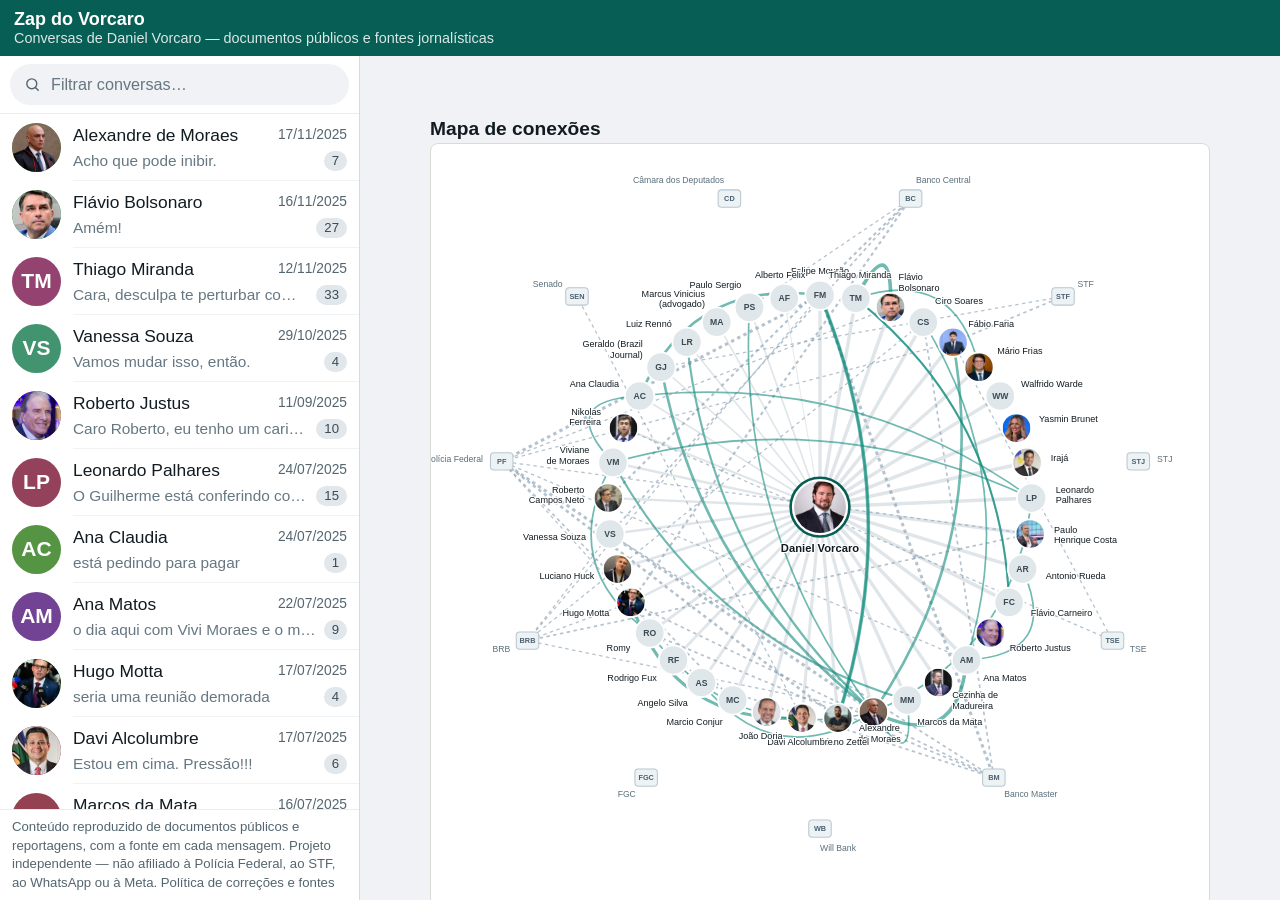
==== index.html @ 8b95f62d "ui: fim dos cortes com … no celular — textos quebram em 2 linhas Nomes e prévias na lista de convers" ====
<!DOCTYPE html>
<html lang="pt-BR">
<head>
  <meta charset="utf-8">
  <meta name="viewport" content="width=device-width, initial-scale=1">
  <title>Zap do Vorcaro — WhatsApp de Daniel Vorcaro (Banco Master)</title>
  <meta name="description" content="Arquivo documental de conversas e registros relacionados ao caso Banco Master, organizados a partir de documentos públicos de investigações e fontes jornalísticas, com proveniência por mensagem.">
  <meta name="theme-color" content="#075E54">

  <meta property="og:type" content="website">
  <meta property="og:site_name" content="Zap do Vorcaro">
  <meta property="og:title" content="Zap do Vorcaro — WhatsApp de Daniel Vorcaro (Banco Master)">
  <meta property="og:description" content="Arquivo documental de conversas e registros do caso Banco Master: documentos públicos de investigações e fontes jornalísticas, com a fonte citada em cada mensagem.">
  <meta property="og:locale" content="pt_BR">
  <meta property="og:url" content="https://zapdovorcaro.com/">
  <link rel="canonical" href="https://zapdovorcaro.com/">

  <link rel="icon" href="public/favicon.svg" type="image/svg+xml">
  <link rel="stylesheet" href="css/reset.css?v=2">
  <link rel="stylesheet" href="css/theme.css?v=2">
  <link rel="stylesheet" href="css/layout.css?v=4">
  <link rel="stylesheet" href="css/components.css?v=4">
  <link rel="stylesheet" href="css/docpanel.css?v=1">
  <script type="module" src="js/main.js"></script>
</head>
<body>
  <a class="skip-link" href="#view">Pular para o conteúdo</a>

  <noscript>
    <div class="noscript-box">
      <strong>Este site requer JavaScript.</strong><br>
      As conversas são carregadas de arquivos JSON estáticos em <code>/data</code> e
      renderizadas no navegador. Sem JavaScript, você pode consultá-los diretamente no
      repositório (pasta <code>data/</code>) ou no documento oficial citado em cada arquivo.
    </div>
  </noscript>

  <header class="topbar">
    <a class="brand" href="#/">
      <strong>Zap do Vorcaro</strong>
      <span>Conversas de Daniel Vorcaro — documentos públicos e fontes jornalísticas</span>
    </a>
  </header>

  <div class="app">
    <aside class="sidebar" id="sidebar" aria-label="Lista de conversas">
      <div class="sidebar-head">
        <input type="search" id="chatlist-search" placeholder="Filtrar conversas…" aria-label="Filtrar conversas por título ou participante" autocomplete="off">
      </div>
      <ul class="chatlist" id="chatlist-items"></ul>
      <footer class="sidebar-foot">
        Conteúdo reproduzido de documentos públicos e reportagens, com a fonte em cada mensagem.
        Projeto independente — não afiliado à Polícia Federal, ao STF, ao WhatsApp ou à Meta.
        <a href="#/policy">Política de correções e fontes</a>
      </footer>
    </aside>

    <main class="view" id="view" tabindex="-1" aria-live="polite"></main>
  </div>

  <dialog class="source-dialog" id="source-dialog" aria-labelledby="sd-title">
    <form method="dialog">
      <h3 id="sd-title">
        <svg viewBox="0 0 24 24" width="18" height="18" fill="none" stroke="currentColor" stroke-width="2" stroke-linecap="round" stroke-linejoin="round" aria-hidden="true"><path d="M14 2H6a2 2 0 0 0-2 2v16a2 2 0 0 0 2 2h12a2 2 0 0 0 2-2V8z"/><path d="M14 2v6h6"/><path d="M16 13H8"/><path d="M16 17H8"/></svg>
        Fonte e proveniência
      </h3>
      <div id="sd-body"></div>
      <p class="dlg-note"><a id="sd-url" href="#" target="_blank" rel="noopener">Abrir documento oficial</a></p>
      <p class="dlg-note">Confira sempre o texto no documento original. Este site é uma
      ferramenta de navegação e não substitui os autos; nenhuma página, horário ou
      documento é inferido quando a fonte não o divulga.</p>
      <menu>
        <button class="btn btn-ghost" value="close">Fechar</button>
      </menu>
    </form>
  </dialog>

  <dialog class="media-dialog" id="media-dialog" aria-label="Visualização de mídia dos autos">
    <figure>
      <button type="button" class="icon-btn" id="md-close" aria-label="Fechar visualização">
        <svg viewBox="0 0 24 24" width="20" height="20" fill="none" stroke="currentColor" stroke-width="2" stroke-linecap="round" aria-hidden="true"><path d="M18 6L6 18M6 6l12 12"/></svg>
      </button>
      <div class="media-stage"><img id="md-img" alt=""></div>
      <figcaption>
        <p class="media-caption-text" id="md-caption"></p>
        <p class="media-dialog-ref"><span id="md-ref"></span> · <a id="md-open" href="#" target="_blank" rel="noopener">abrir arquivo</a></p>
      </figcaption>
    </figure>
  </dialog>

  <dialog class="profile-dialog" id="profile-dialog" aria-labelledby="pf-name">
    <div class="pf-head">
      <span class="avatar pf-avatar" id="pf-avatar" aria-hidden="true">?</span>
      <div class="pf-id">
        <h3 id="pf-name">—</h3>
        <p id="pf-role">—</p>
      </div>
      <button type="button" class="icon-btn" id="pf-close" aria-label="Fechar perfil">
        <svg viewBox="0 0 24 24" width="20" height="20" fill="none" stroke="currentColor" stroke-width="2" stroke-linecap="round" aria-hidden="true"><path d="M18 6L6 18M6 6l12 12"/></svg>
      </button>
    </div>
    <p class="pf-aliases" id="pf-aliases" hidden></p>
    <p class="pf-summary" id="pf-summary">—</p>
    <p class="dlg-note" id="pf-photo-credit" hidden></p>
    <h4 class="pf-sources-title">Fontes públicas sobre esta pessoa</h4>
    <ul class="pf-sources" id="pf-sources"></ul>
    <p class="pf-sources-empty" id="pf-sources-empty" hidden>
      Ainda não há fonte pública específica catalogada para esta pessoa.
    </p>
    <p class="dlg-note">Perfil resumido exclusivamente a partir das reportagens linkadas.
    Não constitui acusação nem conclusão sobre responsabilidade individual.</p>
  </dialog>

  <!-- painel de visualização documental (§17-19): PDF público ao lado do chat -->
  <aside class="doc-panel" id="doc-panel" hidden aria-label="Documento original">
    <header class="dp-head">
      <div class="dp-titles">
        <h3 id="dp-title">Documento</h3>
        <p id="dp-sub"></p>
        <p class="dp-page" id="dp-page"></p>
      </div>
      <div class="dp-actions">
        <a id="dp-open" class="icon-btn dp-open" href="#" target="_blank" rel="noopener"
           title="Abrir o PDF em nova aba (fonte pública)">
          <svg viewBox="0 0 24 24" width="20" height="20" fill="none" stroke="currentColor" stroke-width="2" stroke-linecap="round" stroke-linejoin="round" aria-hidden="true"><path d="M18 13v6a2 2 0 0 1-2 2H5a2 2 0 0 1-2-2V8a2 2 0 0 1 2-2h6"/><path d="M15 3h6v6"/><path d="M10 14L21 3"/></svg>
        </a>
        <button type="button" class="icon-btn" id="dp-close" aria-label="Fechar documento">
          <svg viewBox="0 0 24 24" width="20" height="20" fill="none" stroke="currentColor" stroke-width="2" stroke-linecap="round" aria-hidden="true"><path d="M18 6L6 18M6 6l12 12"/></svg>
        </button>
      </div>
    </header>
    <div class="dp-frame" id="dp-frame"></div>
    <p class="dp-empty" id="dp-empty" hidden></p>
    <footer class="dp-foot">
      Visualização da cópia pública catalogada; a conferência definitiva é
      sempre no documento original dos autos.
    </footer>
  </aside>

  <div id="toast" class="toast" role="status" aria-live="polite" hidden></div>
</body>
</html>
---- css/theme.css ----
/* theme.css — custom properties + tipografia (tema WhatsApp) */
:root {
  /* Paleta WhatsApp */
  --wa-teal: #075E54;
  --wa-teal-dark: #054D44;
  --wa-teal-light: #128C7E;
  --wa-teal-lighter: #25D366;
  /* Verde de ação do WhatsApp atual — superfícies (botão enviar, míc.);
     NÃO usar em texto: #00A884 reprova contraste AA sobre branco */
  --wa-green: #00A884;
  --wa-chat-bg: #EFEAE2;
  --wa-bubble-out: #D9FDD3;
  --wa-bubble-in: #FFFFFF;

  /* Token pedido pela especificação (uso decorativo: bordas, acentos) */
  --wa-timestamp: #8FA895;
  /* Tinta de texto usada em horários/metadados — mais escura para contraste AA */
  --wa-timestamp-ink: #54656F;

  /* Neutros */
  --ink: #111B21;
  --ink-2: #3B4A54;
  --ink-3: #54656F;
  --ink-muted: #667781;
  --panel: #FFFFFF;
  --panel-alt: #F0F2F5;
  --line: #D9DBD4;
  --danger: #D32F2F;
  --mark-bg: #F3E28A;
  --tick-read: #53BDEB; /* duplo check azul = "lida" no WhatsApp */

  /* Estruturais */
  --radius: 8px;
  --radius-sm: 6px;
  --shadow-bubble: 0 1px 0.5px rgba(11, 20, 26, 0.13);
  --shadow-pop: 0 6px 18px rgba(11, 20, 26, 0.18);
  --topbar-h: 56px;
  --sidebar-w: 360px;

  --font: -apple-system, BlinkMacSystemFont, "Segoe UI", Roboto, Helvetica,
    Arial, sans-serif, "Apple Color Emoji", "Segoe UI Emoji", "Noto Color Emoji";
}

html { font-size: 19.2px; }

body {
  font-family: var(--font);
  color: var(--ink);
  background: var(--panel-alt);
}

h1, h2, h3 { font-weight: 600; }

a { text-decoration: none; }

:focus-visible {
  outline: 2px solid var(--wa-teal-light);
  outline-offset: 2px;
  border-radius: 2px;
}

.sr-only {
  position: absolute;
  width: 1px;
  height: 1px;
  padding: 0;
  margin: -1px;
  overflow: hidden;
  clip: rect(0 0 0 0);
  white-space: nowrap;
  border: 0;
}

.skip-link {
  position: absolute;
  left: 8px;
  top: -48px;
  z-index: 100;
  background: var(--wa-teal);
  color: #fff;
  padding: 8px 14px;
  border-radius: 0 0 var(--radius-sm) var(--radius-sm);
  transition: top 120ms ease;
}

.skip-link:focus { top: 0; }

@media (prefers-reduced-motion: reduce) {
  *, *::before, *::after {
    animation-duration: 0.01ms !important;
    animation-iteration-count: 1 !important;
    transition-duration: 0.01ms !important;
    scroll-behavior: auto !important;
  }
}
---- css/layout.css ----
/* layout.css — shell de 2 colunas: lista de conversas sempre visível */

html, body {
  overflow: hidden;
}

body {
  display: flex;
  flex-direction: column;
  height: 100dvh;
}

/* ---------- Topbar ---------- */
.topbar {
  height: var(--topbar-h);
  flex: 0 0 auto;
  display: flex;
  align-items: center;
  gap: 12px;
  padding: 0 14px;
  background: var(--wa-teal);
  color: #fff;
  z-index: 30;
}

.brand {
  display: flex;
  flex-direction: column;
  line-height: 1.15;
  min-width: 0;
}

.brand strong {
  font-size: 18px;
  font-weight: 600;
  white-space: nowrap;
}

.brand span {
  font-size: 14.4px;
  color: rgba(255, 255, 255, 0.85);
  white-space: nowrap;
  overflow: hidden;
  text-overflow: ellipsis;
}

.icon-btn {
  display: inline-flex;
  align-items: center;
  justify-content: center;
  width: 38px;
  height: 38px;
  border-radius: 50%;
  color: inherit;
  flex: 0 0 auto;
}

.icon-btn:hover { background: rgba(0, 0, 0, 0.08); }
.topbar .icon-btn:hover { background: rgba(255, 255, 255, 0.14); }

/* ---------- Shell ---------- */
.app {
  flex: 1;
  display: flex;
  min-height: 0;
  position: relative;
}

.sidebar {
  width: var(--sidebar-w);
  flex: 0 0 auto;
  display: flex;
  flex-direction: column;
  min-height: 0;
  background: var(--panel);
  border-right: 1px solid var(--line);
  z-index: 25;
}

.sidebar-head {
  padding: 8px 10px;
  background: var(--panel);
  border-bottom: 1px solid #E9EDEF;
}

/* busca em pílula cinza com lupa, como no WhatsApp Web */
.sidebar-head input {
  width: 100%;
  border: 1px solid transparent;
  border-radius: 999px;
  padding: 8px 14px 8px 40px;
  font-size: 16.2px;
  background: var(--panel-alt) url("data:image/svg+xml,%3Csvg xmlns='http://www.w3.org/2000/svg' viewBox='0 0 24 24' fill='none' stroke='%2354656F' stroke-width='2' stroke-linecap='round'%3E%3Ccircle cx='11' cy='11' r='7'/%3E%3Cpath d='M20 20l-3.5-3.5'/%3E%3C/svg%3E") no-repeat 13px center / 17px 17px;
  color: var(--ink);
}

.sidebar-head input::placeholder { color: var(--ink-muted); }

.sidebar-head input:focus {
  outline: none;
  background-color: #fff;
  border-color: var(--wa-green);
}

.chatlist {
  flex: 1;
  overflow-y: auto;
  min-height: 0;
}

.sidebar-foot {
  padding: 8px 12px;
  font-size: 13.2px;
  color: var(--ink-3);
  border-top: 1px solid #E9EDEF;
  background: var(--panel);
}

.view {
  flex: 1;
  min-width: 0;
  min-height: 0;
  display: flex;
  flex-direction: column;
  background: var(--wa-chat-bg);
}

.view > * { min-height: 0; }

/* ---------- Mobile: coluna estreita, sempre visível ---------- */
@media (max-width: 767px) {
  /* topbar: marca truncável */
  .brand {
    overflow: hidden;
    flex: 0 1 auto;
  }

  .brand strong {
    overflow: hidden;
    text-overflow: ellipsis;
  }

  .sidebar {
    width: clamp(168px, 46vw, 330px);
  }
}

/* celular estreito: subtítulo da marca some em vez de cortar com … */
@media (max-width: 459px) {
  .brand span { display: none; }
}
---- css/components.css ----
/* components.css — bolhas, badges, busca, timeline, diálogos, toasts */

/* ============ ChatList (lista lateral) ============ */
.chat-item {
  position: relative;
  display: flex;
  align-items: center;
  gap: 12px;
  width: 100%;
  padding: 9px 12px;
  text-align: left;
}

/* separador começa depois do avatar, como no WhatsApp */
.chat-item::after {
  content: "";
  position: absolute;
  left: 73px; /* 12 padding + 49 avatar + 12 gap */
  right: 0;
  bottom: 0;
  height: 1px;
  background: #F0F2F5;
}

.chat-item:hover { background: #F7F8FA; }

/* item ativo: fundo claro + barrinha verde vertical (WhatsApp Web atual) */
.chat-item.active { background: var(--panel-alt); }
.chat-item.active::before {
  content: "";
  position: absolute;
  left: 0;
  top: 0;
  bottom: 0;
  width: 3px;
  background: var(--wa-green);
}

.avatar {
  position: relative;
  overflow: hidden;
  display: inline-flex;
  align-items: center;
  justify-content: center;
  width: 49px;
  height: 49px;
  flex: 0 0 auto;
  border-radius: 50%;
  background: var(--av-color, #6A7D8A);
  color: #fff;
  font-size: 21px;
  font-weight: 600;
  user-select: none;
}

.avatar .avatar-photo {
  position: absolute;
  inset: 0;
  width: 100%;
  height: 100%;
  object-fit: cover;
  border-radius: 50%;
}

.avatar.small { width: 38px; height: 38px; font-size: 16.8px; }

.chat-item-main {
  flex: 1;
  min-width: 0;
  display: flex;
  flex-direction: column;
  gap: 3px;
}

.chat-item-top,
.chat-item-bottom {
  display: flex;
  align-items: center;
  justify-content: space-between;
  gap: 8px;
  min-width: 0;
}

.chat-item-title {
  font-size: 17.4px;
  font-weight: 500;
  color: var(--ink);
  white-space: nowrap;
  overflow: hidden;
  text-overflow: ellipsis;
}

.chat-item-preview {
  font-size: 15.4px;
  color: var(--ink-muted);
  white-space: nowrap;
  overflow: hidden;
  text-overflow: ellipsis;
}

.chat-item-sub {
  font-size: 15px;
  color: var(--ink-muted);
  white-space: nowrap;
  overflow: hidden;
  text-overflow: ellipsis;
}

.chat-item-meta {
  display: flex;
  flex-direction: column;
  align-items: flex-end;
  gap: 4px;
  flex: 0 0 auto;
}

.chat-item-date {
  font-size: 13.8px;
  color: var(--ink-3);
}

.badge-count {
  font-size: 13.2px;
  color: var(--ink-2);
  background: #E1E7EA;
  border-radius: 999px;
  padding: 1px 8px;
}

.chatlist-empty {
  padding: 28px 16px;
  text-align: center;
  color: var(--ink-muted);
  font-size: 15.6px;
}

/* ============ ChatWindow ============ */
.chat {
  display: flex;
  flex-direction: column;
  flex: 1;
  min-height: 0;
}

.chat-header {
  flex: 0 0 auto;
  display: flex;
  align-items: center;
  gap: 10px;
  padding: 8px 14px;
  background: var(--panel-alt);
  border-bottom: 1px solid var(--line);
}

.chat-title { flex: 1; min-width: 0; }

.chat-title h2 {
  font-size: 18px;
  font-weight: 500;
  white-space: nowrap;
  overflow: hidden;
  text-overflow: ellipsis;
}

.chat-title p {
  font-size: 15px;
  color: var(--ink-3);
  white-space: nowrap;
  overflow: hidden;
  text-overflow: ellipsis;
}

/* no celular, o cabeçalho do chat continua a barra teal do app —
   lê-se como uma barra só com a da marca (padrão WhatsApp mobile) */
@media (max-width: 767px) {
  .chat-header {
    background: var(--wa-teal);
    border-bottom: 0;
  }

  .chat-title h2 { color: #fff; }
  .chat-title p { color: rgba(255, 255, 255, 0.82); }
  .chat-header .icon-btn { color: rgba(255, 255, 255, 0.85); }
  .chat-header .icon-btn:disabled { opacity: 0.5; }
}

/* barra de filtros (recolhível) */
.filter-bar {
  flex: 0 0 auto;
  background: var(--panel);
  border-bottom: 1px solid var(--line);
  padding: 10px 14px;
}

.filter-grid {
  display: flex;
  flex-wrap: wrap;
  align-items: flex-end;
  gap: 12px 18px;
}

.field {
  display: flex;
  flex-direction: column;
  gap: 3px;
  font-size: 13.8px;
  color: var(--ink-3);
}

.field select,
.field input[type="date"] {
  border: 1px solid var(--line);
  border-radius: var(--radius-sm);
  padding: 6px 8px;
  font-size: 15.6px;
  background: #fff;
  color: var(--ink);
}

.type-checks {
  display: flex;
  flex-wrap: wrap;
  gap: 4px 12px;
  max-width: 420px;
}

.type-checks label {
  display: inline-flex;
  align-items: center;
  gap: 4px;
  font-size: 15px;
  color: var(--ink-2);
  text-transform: capitalize;
}

.btn {
  display: inline-flex;
  align-items: center;
  gap: 6px;
  border-radius: 999px;
  padding: 7px 16px;
  font-size: 15.6px;
  font-weight: 500;
}

.btn-primary {
  background: var(--wa-green);
  color: #fff;
}

.btn-primary:hover { background: var(--wa-teal); }

.btn-ghost {
  color: var(--wa-teal-light);
  border: 1px solid currentColor;
}

.btn-ghost:hover { background: rgba(18, 140, 126, 0.08); }

.linklike {
  color: var(--wa-teal);
  text-decoration: underline;
  font: inherit;
}

/* área principal: scroll + timeline */
.chat-main {
  flex: 1;
  display: flex;
  min-height: 0;
}

.chat-scroll {
  flex: 1;
  min-width: 0;
  overflow-y: auto;
  overflow-x: hidden;
  padding: 14px 0 20px;
  background-color: var(--wa-chat-bg);
  /* padrão de "doodles" sutil, como no WhatsApp */
  background-image: url("data:image/svg+xml,%3Csvg xmlns='http://www.w3.org/2000/svg' width='220' height='220' viewBox='0 0 220 220'%3E%3Cg fill='none' stroke='%233b4a54' stroke-opacity='.07' stroke-width='2' stroke-linecap='round' stroke-linejoin='round'%3E%3Ccircle cx='36' cy='36' r='9'/%3E%3Cpath d='M104 22c3.4-7.6 14.4-6 14.4 1.7 0 6-7.6 9.3-14.4 15.2-6.8-6-14.4-9.3-14.4-15.2 0-7.6 11-9.3 14.4-1.7z'/%3E%3Cpath d='M172 36l5 11 11 1.7-8 8 1.9 11-10-5.4-10 5.4 2-11-8-8 11-1.7z'/%3E%3Crect x='24' y='126' width='19' height='19' rx='4'/%3E%3Cpath d='M92 134h27M92 142h19'/%3E%3Ccircle cx='178' cy='137' r='11'/%3E%3Cpath d='M32 188c7.6-9.3 21-9.3 28.6 0'/%3E%3Cpath d='M128 180l10 10m0-10l-10 10'/%3E%3Ccircle cx='198' cy='190' r='6'/%3E%3Cpath d='M58 80c5-3.4 10-3.4 15 0'/%3E%3C/g%3E%3C/svg%3E");
  scrollbar-width: thin;
  scrollbar-color: rgba(11, 20, 26, 0.22) transparent;
}

.chat-scroll::-webkit-scrollbar { width: 6px; height: 6px; }
.chat-scroll::-webkit-scrollbar-thumb {
  background: rgba(11, 20, 26, 0.22);
  border-radius: 3px;
}
.chat-scroll::-webkit-scrollbar-track { background: transparent; }

.sentinel {
  height: 1px;
  width: 100%;
}

.banner-slot:empty { display: none; }

.banner {
  margin: 0 14px 12px;
  padding: 10px 14px;
  border-radius: var(--radius-sm);
  background: #FFF4D6;
  border: 1px solid #E8D48B;
  color: #66562B;
  font-size: 15.6px;
}

@media (max-width: 767px) {
  .chat-main { flex-direction: column; }

}

/* ============ Mensagens ============ */
.date-sep {
  display: flex;
  justify-content: center;
  margin: 12px 0 8px;
}

.date-sep span {
  background: rgba(255, 255, 255, 0.92);
  color: var(--ink-3);
  font-size: 12.6px;
  letter-spacing: 0.02em;
  padding: 6px 10px;
  border-radius: var(--radius);
}

.sys-row {
  display: flex;
  flex-direction: column;
  align-items: center;
  gap: 3px;
  margin: 10px 14px;
}

.sys-capsule {
  background: rgba(225, 228, 230, 0.95);
  color: #454F52;
  font-size: 15px;
  line-height: 1.4;
  padding: 6px 12px;
  border-radius: var(--radius-sm);
  max-width: min(560px, 86%);
  text-align: center;
  box-shadow: var(--shadow-bubble);
}

.msg-row {
  display: flex;
  padding: 1px 14px;
}

/* bloco de mensagens consecutivas do mesmo remetente (g-first/g-last):
   2px dentro do bloco, ~8px entre blocos */
.msg-row.g-first { padding-top: 5px; }
.msg-row.g-last { padding-bottom: 3px; }

.msg-row.out { justify-content: flex-end; }

.bubble-col {
  display: flex;
  flex-direction: column;
  align-items: flex-start;
  max-width: min(560px, 78%);
}

.msg-row.out .bubble-col { align-items: flex-end; }

.bubble {
  position: relative;
  width: fit-content;
  max-width: 100%;
  background: var(--wa-bubble-in);
  border-radius: var(--radius);
  padding: 6px 9px 8px;
  box-shadow: var(--shadow-bubble);
  font-size: 17px;
  line-height: 1.38;
  color: var(--ink);
  overflow-wrap: break-word;
  overflow: hidden;
}

.msg-row.out .bubble { background: var(--wa-bubble-out); }

/* empilhamento: rabinho apenas na primeira do bloco */
.msg-row:not(.g-first) .bubble::before { display: none; }

/* cantos internos do bloco menos arredondados, como no WhatsApp */
.msg-row.in:not(.g-first) .bubble { border-top-left-radius: 3px; }
.msg-row.in:not(.g-last) .bubble { border-bottom-left-radius: 3px; }
.msg-row.out:not(.g-first) .bubble { border-top-right-radius: 3px; }
.msg-row.out:not(.g-last) .bubble { border-bottom-right-radius: 3px; }

/* rabinho da bolha */
.bubble::before {
  content: "";
  position: absolute;
  top: 0;
  width: 10px;
  height: 13px;
}

.msg-row.in .bubble::before {
  left: -9px;
  background: var(--wa-bubble-in);
  clip-path: polygon(100% 0, 100% 100%, 0 0);
}

.msg-row.out .bubble::before {
  right: -9px;
  background: var(--wa-bubble-out);
  clip-path: polygon(0 0, 0 100%, 100% 0);
}

.sender-name {
  font-size: 15.4px;
  font-weight: 600;
  margin: 1px 0 2px;
}

.msg-text { white-space: normal; }

.bubble-meta {
  float: right;
  margin: 8px -2px -4px 10px;
  display: inline-flex;
  align-items: center;
  gap: 3px;
  font-size: 13.2px;
  color: var(--wa-timestamp-ink);
}

.bubble-meta .ticks { opacity: 0.9; }

/* duplo check azul = mensagem "lida" (bolhas do dono) */
.msg-row.out .bubble-meta .ticks { color: var(--tick-read); opacity: 1; }

/* citação (reply) */
.quote {
  display: block;
  border-left: 4px solid var(--wa-teal-light);
  background: rgba(0, 0, 0, 0.045);
  border-radius: 5px;
  padding: 5px 8px;
  margin: 2px 0 5px;
  overflow: hidden;
}

.quote strong {
  display: block;
  font-size: 15px;
  color: var(--wa-teal-light);
  margin-bottom: 1px;
}

.quote span {
  display: block;
  font-size: 15.4px;
  color: var(--ink-2);
  white-space: nowrap;
  text-overflow: ellipsis;
  overflow: hidden;
}

.quote-missing {
  border-left-color: var(--wa-timestamp);
  color: var(--ink-muted);
  font-style: italic;
}

/* mídia */
.media { margin: 2px 0 4px; }

.media img,
.media video {
  border-radius: var(--radius-sm);
  max-width: min(320px, 100%);
  width: 100%;
}

/* botão que envolve a imagem para abrir o lightbox */
button.media-zoom {
  display: block;
  padding: 0;
  border: 0;
  background: none;
  cursor: zoom-in;
  border-radius: var(--radius-sm);
}

button.media-zoom img { transition: filter 120ms ease; }
button.media-zoom:hover img { filter: brightness(0.96); }

.media figcaption,
.media-caption {
  font-size: 16.6px;
  margin-top: 4px;
}

.media-broken {
  display: flex;
  align-items: center;
  gap: 8px;
  border: 1px dashed var(--line);
  border-radius: var(--radius-sm);
  color: var(--ink-muted);
  font-size: 15px;
  padding: 14px 12px;
  background: rgba(255, 255, 255, 0.6);
}

.media-broken img,
.media-broken video { display: none; }

.media-placeholder {
  display: flex;
  flex-direction: column;
  gap: 4px;
  align-items: flex-start;
  border: 1px dashed var(--line);
  border-radius: var(--radius-sm);
  background: rgba(255, 255, 255, 0.65);
  padding: 12px;
  font-size: 15.6px;
  color: var(--ink-2);
}

.media-placeholder svg { color: var(--ink-3); }
.media-placeholder small { color: var(--ink-muted); font-size: 13.8px; }

/* áudio */
.audio-card {
  display: flex;
  align-items: center;
  gap: 8px;
  margin: 2px 0 4px;
}

.audio-card svg { color: var(--ink-3); flex: 0 0 auto; }

.audio-card audio {
  width: min(240px, 58vw);
  height: 36px;
}

.audio-dur {
  font-size: 13.2px;
  color: var(--wa-timestamp-ink);
  white-space: nowrap;
}

/* documento */
.doc-card {
  display: flex;
  align-items: center;
  gap: 10px;
  background: rgba(255, 255, 255, 0.75);
  border: 1px solid rgba(11, 20, 26, 0.06);
  border-radius: var(--radius-sm);
  padding: 10px 12px;
  margin: 2px 0 4px;
  min-width: 220px;
}

.doc-card svg {
  color: #B23B3B;
  flex: 0 0 auto;
}

.doc-name {
  display: block;
  font-size: 16.2px;
  color: var(--ink);
  word-break: break-all;
}

.doc-hint {
  display: block;
  font-size: 13.8px;
  color: var(--ink-muted);
}

a.doc-card:hover { background: #fff; }

/* chamada */
.call-card {
  display: flex;
  align-items: center;
  gap: 10px;
  padding: 3px 0 2px;
  min-width: 170px;
}

.call-card svg { flex: 0 0 auto; }

.call-card.in svg { color: #1F8B4D; }
.call-card.out svg { color: #1F6FA8; }
.call-card.missed svg { color: var(--danger); }

.call-label { display: block; font-size: 16.8px; color: var(--ink); }
.call-dur { display: block; font-size: 13.8px; color: var(--ink-muted); }

/* ações sob a bolha */
.msg-side {
  display: flex;
  align-items: center;
  gap: 6px;
  margin-top: 3px;
  padding: 0 2px;
}

.source-badge {
  display: inline-flex;
  align-items: center;
  gap: 4px;
  font-size: 12.6px;
  color: var(--ink-3);
  border-bottom: 1px dotted var(--wa-timestamp);
  padding: 1px 2px;
  max-width: 320px;
  white-space: nowrap;
  overflow: hidden;
  text-overflow: ellipsis;
}

.source-badge:hover { color: var(--wa-teal); border-bottom-color: currentColor; }
.source-badge svg { flex: 0 0 auto; opacity: 0.7; }

.mini-btn {
  display: inline-flex;
  align-items: center;
  justify-content: center;
  width: 24px;
  height: 24px;
  border-radius: 50%;
  color: var(--ink-muted);
  opacity: 0.55;
}

.msg-row:hover .mini-btn,
.mini-btn:focus-visible { opacity: 1; }
.mini-btn:hover { background: rgba(11, 20, 26, 0.07); color: var(--wa-teal); }

.sys-badge { border-bottom-color: var(--wa-timestamp); }

/* ============ Proveniência (badges §16) ============ */
.prov-badge {
  display: inline-flex;
  align-items: center;
  gap: 4px;
  font-size: 12.6px;
  padding: 1px 8px;
  border-radius: 999px;
  border: 1px solid var(--line);
  background: rgba(255, 255, 255, 0.85);
  white-space: nowrap;
}

/* cores neutras: explicam proveniência, nunca sugerem culpa */
.prov-official { color: #1F6FA8; border-color: #BFD8E8; }
.prov-investigation { color: #6B5EA8; border-color: #D6D0EE; }
.prov-secondary { color: #6E7B83; border-color: #D8DEE2; }
.prov-pending { color: #9AA3A8; border-color: #E3E7EA; }

.prov-badge:hover { border-color: currentColor; }

.msg-side { flex-wrap: wrap; }

/* ============ Natureza do conteúdo (tag discreta §4) ============ */
.kind-tag {
  font-size: 12px;
  text-transform: uppercase;
  letter-spacing: 0.05em;
  color: var(--wa-teal);
  background: rgba(18, 140, 126, 0.09);
  border-radius: 999px;
  padding: 1px 8px;
  width: fit-content;
  margin: 1px 0 3px;
}

.msg-row.in .kind-tag { color: #0E7A6C; }

/* ============ Encaminhadas: atribuição nunca vira remetente (§17) ============ */
.fwd-attribution {
  font-size: 12px;
  color: var(--ink-muted);
  border-top: 1px dashed rgba(11, 20, 26, 0.14);
  margin-top: 4px;
  padding-top: 3px;
}

/* ============ Links de evidência (§8/§26): origem externa e página do PDF ============ */
.evidence-links {
  display: flex;
  flex-direction: column;
  gap: 3px;
  margin: 5px 0 3px;
}

.evidence-link {
  display: inline-flex;
  align-items: center;
  gap: 5px;
  width: fit-content;
  font-size: 12.6px;
  color: var(--wa-teal);
  border: 1px solid rgba(18, 140, 126, 0.35);
  border-radius: 999px;
  padding: 3px 11px;
  background: rgba(255, 255, 255, 0.55);
}

.evidence-link:hover { background: #fff; border-color: var(--wa-teal); }

.source-dialog .sha {
  font-size: 11.5px;
  background: var(--panel-alt);
  padding: 1px 5px;
  border-radius: 4px;
}

/* ============ Nota editorial — SEMPRE fora da bolha (§1/§5) ============ */
.editorial-note {
  display: flex;
  gap: 6px;
  align-items: flex-start;
  max-width: min(560px, 88%);
  margin: 4px 2px 10px;
  padding: 7px 10px;
  border-left: 3px solid var(--wa-teal);
  background: rgba(255, 255, 255, 0.6);
  border-radius: 0 var(--radius-sm) var(--radius-sm) 0;
  font-size: 15px;
  line-height: 1.45;
  color: var(--ink-2);
  font-style: italic;
}

.editorial-note svg { flex: 0 0 auto; margin-top: 2px; color: var(--wa-teal); opacity: 0.8; }
.editorial-note strong { font-style: normal; color: var(--ink); }

.msg-row.out + .editorial-note,
.msg-row.out .editorial-note { align-self: flex-end; }

/* bolha com hora não divulgada: rótulo cabe no meta */
.bubble.no-time .bubble-meta time { font-size: 11.4px; letter-spacing: 0.01em; }

/* ============ Evento editorial da timeline (§14) ============ */
/* Registro neutro: SEM avatar, SEM bolha, SEM check, SEM lado. */
.event-row {
  display: flex;
  flex-direction: column;
  align-items: center;
  gap: 5px;
  margin: 14px auto 10px;
  max-width: min(560px, 86%);
  padding: 10px 14px;
  border: 1px dashed #B9C4CA;
  border-radius: var(--radius-sm);
  background: rgba(255, 255, 255, 0.72);
  text-align: center;
}

.event-tag {
  display: inline-flex;
  align-items: center;
  gap: 4px;
  font-size: 11.4px;
  text-transform: uppercase;
  letter-spacing: 0.06em;
  color: var(--ink-3);
}

.event-content {
  font-size: 15.4px;
  line-height: 1.45;
  color: var(--ink-2);
}

.event-meta {
  display: inline-flex;
  align-items: center;
  gap: 6px;
  font-size: 13.2px;
  color: var(--ink-muted);
  flex-wrap: wrap;
  justify-content: center;
}

/* dialog de fonte */
.source-dialog dd .muted { color: var(--ink-muted); }
.source-dialog dd strong.ok { color: #1F8B4D; font-weight: 600; }
.source-dialog dd a { color: var(--wa-teal); }
.source-dialog #sd-url { color: var(--wa-teal); }
.source-dialog #sd-url[hidden] { display: none; }

/* destaque de deep-link */
@keyframes flash-highlight {
  0%, 100% { box-shadow: var(--shadow-bubble); }
  25%, 65% { box-shadow: 0 0 0 3px rgba(255, 196, 0, 0.85); }
}

.msg-highlight .bubble {
  animation: flash-highlight 2.4s ease 2;
}

/* ============ Barra de entrada (decorativa — somente leitura) ============ */
.chat-inputbar {
  flex: 0 0 auto;
  display: flex;
  align-items: center;
  gap: 6px;
  padding: 8px 12px;
  background: #F0F2F5;
  border-top: 1px solid var(--line);
}

.chat-inputbar .icon-btn { color: var(--ink-3); }
.chat-inputbar .icon-btn:disabled {
  cursor: default;
  opacity: 0.55;
}

.chat-inputbar .input-mic {
  background: var(--wa-green);
  color: #fff;
  border-radius: 50%;
}
.chat-inputbar .input-mic:disabled { opacity: 0.85; }

/* pílula branca da digitação: emoji e clipe dentro, mic verde fora (WA atual) */
.chat-input-pill {
  flex: 1;
  min-width: 0;
  display: flex;
  align-items: center;
  gap: 8px;
  background: var(--panel);
  border-radius: 999px;
  padding: 4px 8px;
}

.chat-input-fake {
  flex: 1;
  min-width: 0;
  font-size: 15.6px;
  color: var(--ink-muted);
  white-space: nowrap;
  overflow: hidden;
  text-overflow: ellipsis;
  user-select: none;
}

/* ============ Lightbox de mídia ============ */
.media-dialog {
  width: min(900px, 94vw);
  border-radius: 12px;
  background: #1F2C33;
  color: #fff;
  overflow: visible;
}

.media-dialog figure {
  position: relative;
  margin: 0;
  padding: 34px 16px 14px;
  display: flex;
  flex-direction: column;
  align-items: center;
  gap: 10px;
}

.media-dialog .media-stage {
  width: 100%;
  display: flex;
  justify-content: center;
  overflow: auto;
  border-radius: 8px;
}

.media-dialog img {
  max-width: 100%;
  max-height: 62vh;
  border-radius: 8px;
  cursor: zoom-in;
  transition: transform 160ms ease;
}

.media-dialog.zoomed .media-stage { overflow: auto; }
.media-dialog.zoomed img {
  cursor: zoom-out;
  transform: scale(1.75);
  transform-origin: top center;
  max-height: none;
}

.media-dialog figcaption {
  display: flex;
  flex-direction: column;
  gap: 3px;
  align-items: center;
  text-align: center;
  max-width: 640px;
}

.media-dialog .media-caption-text { font-size: 16.8px; line-height: 1.4; }

.media-dialog .media-dialog-ref {
  font-size: 13.8px;
  color: rgba(255, 255, 255, 0.72);
}

.media-dialog .media-dialog-ref button,
.media-dialog .media-dialog-ref a {
  color: #7ADFD3;
  text-decoration: underline;
  font: inherit;
}

.media-dialog .icon-btn {
  position: absolute;
  top: 8px;
  right: 8px;
  color: #fff;
}

.media-dialog .icon-btn:hover { background: rgba(255, 255, 255, 0.12); }

/* header da conversa: ícones estilo WhatsApp */
.chat-header .icon-btn { color: var(--ink-3); }
.chat-header .icon-btn:disabled { opacity: 0.5; cursor: default; }
.chat-header .icon-btn:disabled:hover { background: transparent; }

/* estado vazio / erro */
.empty-state,
.error-card {
  margin: 40px auto;
  max-width: 420px;
  background: var(--panel);
  border-radius: var(--radius);
  box-shadow: var(--shadow-bubble);
  padding: 22px;
  text-align: center;
  color: var(--ink-2);
  font-size: 16.8px;
}

.empty-state h3,
.error-card h3 {
  font-size: 19.2px;
  margin-bottom: 6px;
  color: var(--ink);
}

.error-card code {
  background: var(--panel-alt);
  padding: 1px 5px;
  border-radius: 4px;
  font-size: 14.4px;
}

.error-card .btn { margin-top: 12px; }

/* ============ Home ============ */
.home {
  flex: 1;
  overflow-y: auto;
  background: var(--panel-alt);
  padding: 26px 16px 60px;
}

.home-inner {
  max-width: 780px;
  margin: 0 auto;
  display: flex;
  flex-direction: column;
  gap: 18px;
}

.hero h1 {
  font-size: 31.2px;
  color: var(--wa-teal-dark);
  margin-bottom: 6px;
}

.hero p {
  color: var(--ink-2);
  font-size: 18px;
  max-width: 60ch;
}

.notice {
  background: #FFF8E1;
  border: 1px solid #EAD591;
  border-radius: var(--radius);
  padding: 14px 16px;
  font-size: 16.2px;
  color: #66562B;
}

.notice strong:first-child { display: block; margin-bottom: 4px; color: #574A24; }

.cards-grid {
  display: grid;
  grid-template-columns: repeat(auto-fill, minmax(300px, 1fr));
  gap: 14px;
}

.hl-card {
  background: var(--panel);
  border-radius: var(--radius);
  box-shadow: var(--shadow-bubble);
  padding: 16px;
  display: flex;
  flex-direction: column;
  gap: 6px;
  transition: transform 120ms ease, box-shadow 120ms ease;
}

.hl-card:hover {
  transform: translateY(-2px);
  box-shadow: var(--shadow-pop);
}

.hl-card h3 { font-size: 18px; color: var(--wa-teal-dark); }
.hl-card p { font-size: 15.6px; color: var(--ink-2); }
.hl-card .hl-meta { font-size: 13.8px; color: var(--ink-muted); margin-top: auto; }

.section-title {
  font-size: 19.2px;
  color: var(--ink);
  margin-top: 8px;
}

.howto {
  background: var(--panel);
  border-radius: var(--radius);
  box-shadow: var(--shadow-bubble);
  padding: 16px 18px;
  font-size: 16.2px;
  color: var(--ink-2);
}

.howto ol { list-style: decimal; padding-left: 20px; display: grid; gap: 6px; }

.howto code {
  background: var(--panel-alt);
  border-radius: 4px;
  padding: 1px 5px;
  font-size: 14.4px;
}

/* ============ Card de perfil do contato ============ */
.profile-dialog {
  width: min(440px, 92vw);
  border-radius: 12px;
  box-shadow: var(--shadow-pop);
  background: var(--panel);
  color: var(--ink);
}

.pf-head {
  display: flex;
  align-items: center;
  gap: 14px;
  padding: 18px 18px 4px;
}

.pf-avatar {
  width: 64px;
  height: 64px;
  font-size: 28.8px;
  flex: 0 0 auto;
}

.pf-id { flex: 1; min-width: 0; }

.pf-id h3 {
  font-size: 21.6px;
  color: var(--ink);
  line-height: 1.2;
}

.pf-id p {
  font-size: 15.6px;
  color: var(--wa-teal-light);
  margin-top: 2px;
}

.profile-dialog .icon-btn { color: var(--ink-3); }
.profile-dialog .icon-btn:hover { background: rgba(11, 20, 26, 0.07); }

.pf-aliases {
  padding: 4px 18px 0;
  font-size: 14.4px;
  color: var(--ink-muted);
}

.pf-summary {
  padding: 10px 18px 0;
  font-size: 16.6px;
  line-height: 1.5;
  color: var(--ink-2);
}

.pf-sources-title {
  padding: 14px 18px 4px;
  font-size: 14.4px;
  text-transform: uppercase;
  letter-spacing: 0.04em;
  color: var(--ink-muted);
}

.pf-sources {
  padding: 0 18px;
  display: grid;
  gap: 8px;
  list-style: none;
}

.pf-sources li {
  font-size: 15.6px;
  line-height: 1.4;
  padding-left: 14px;
  position: relative;
}

.pf-sources li::before {
  content: "";
  position: absolute;
  left: 0;
  top: 7px;
  width: 6px;
  height: 6px;
  border-radius: 50%;
  background: var(--wa-teal-light);
}

.pf-sources a {
  color: var(--wa-teal);
  text-decoration: underline;
  text-decoration-color: rgba(18, 140, 126, 0.35);
  overflow-wrap: anywhere;
}

.pf-sources a:hover { color: var(--wa-teal-dark); }

.pf-sources-empty {
  padding: 4px 18px;
  font-size: 15.6px;
  color: var(--ink-muted);
}

/* nota de rodapé do card de perfil — separada por linha, com respiro */
.profile-dialog .dlg-note {
  margin: 14px 18px 0;
  padding: 12px 0 18px;
  border-top: 1px solid var(--line);
  font-size: 14.4px;
  line-height: 1.5;
  color: var(--ink-muted);
  text-wrap: pretty;
}

/* avatar clicável (lista e header) */
.avatar-btn {
  cursor: pointer;
  border: 0;
  padding: 0;
  background: var(--av-color, #6A7D8A);
  transition: box-shadow 120ms ease;
}

.avatar-btn:hover,
.avatar-btn:focus-visible {
  box-shadow: 0 0 0 3px rgba(18, 140, 126, 0.35);
}

/* avatar no header da conversa (40px, como no WhatsApp Web) */
.chat-header .avatar {
  flex: 0 0 auto;
  width: 40px;
  height: 40px;
  font-size: 17.6px;
}

/* ============ Diálogo de fonte ============ */
.source-dialog {
  width: min(480px, 92vw);
  border-radius: 12px;
  box-shadow: var(--shadow-pop);
  background: var(--panel);
  color: var(--ink);
}

.source-dialog form { padding: 20px; }

.source-dialog h3 {
  font-size: 18px;
  color: var(--wa-teal-dark);
  margin-bottom: 12px;
  display: flex;
  align-items: center;
  gap: 8px;
}

.source-dialog dl {
  display: grid;
  grid-template-columns: auto 1fr;
  gap: 8px 14px;
  font-size: 16.2px;
}

.source-dialog dt { color: var(--ink-muted); }
.source-dialog dd { color: var(--ink); overflow-wrap: anywhere; }

.source-dialog .dlg-note {
  margin-top: 12px;
  font-size: 14.4px;
  color: var(--ink-muted);
}

.source-dialog menu {
  margin-top: 16px;
  display: flex;
  justify-content: flex-end;
  gap: 8px;
  padding: 0;
}

/* ============ Toast ============ */
.toast {
  position: fixed;
  left: 50%;
  bottom: 26px;
  transform: translateX(-50%);
  background: #1F2C33;
  color: #fff;
  font-size: 15.6px;
  padding: 9px 18px;
  border-radius: 999px;
  box-shadow: var(--shadow-pop);
  z-index: 60;
  max-width: 86vw;
  text-align: center;
}

/* ============ Noscript ============ */
.noscript-box {
  margin: 30px auto;
  max-width: 520px;
  background: var(--panel);
  border-radius: var(--radius);
  padding: 20px;
  font-size: 16.8px;
  color: var(--ink-2);
  box-shadow: var(--shadow-bubble);
}

/* ============ Lista lateral em coluna estreita (mobile) ============ */
@media (max-width: 767px) {
  .chat-item {
    gap: 10px;
    padding: 8px 10px;
  }

  .chat-item .avatar {
    width: 42px;
    height: 42px;
    font-size: 18px;
  }

  /* separador após o avatar: 10 padding + 42 avatar + 10 gap */
  .chat-item::after {
    left: 62px;
  }

  .chat-item-title { font-size: 15.6px; }
  .chat-item-preview { font-size: 13.6px; }
  .chat-item-date { font-size: 12.2px; }

  .sidebar-head { padding: 6px 8px; }

  .sidebar-head input {
    padding: 7px 12px 7px 34px;
    font-size: 14.6px;
    background-position: 10px center;
    background-size: 15px 15px;
  }

  .sidebar-foot { font-size: 11.8px; padding: 6px 10px; }
}

/* ============ Mapa de conexões (home) ============ */
.network-wrap {
  position: relative;
  margin: 26px 0 8px;
}

.network-scroll {
  overflow-x: auto;
  background: var(--panel);
  border: 1px solid var(--line);
  border-radius: var(--radius);
}

.network-svg {
  display: block;
  min-width: 660px;
  width: 100%;
  height: auto;
}

.net-spoke {
  stroke: #C6D0D6;
  opacity: 0.55;
  transition: opacity 120ms;
}

.net-mention-person {
  stroke: var(--wa-teal-light, #128C7E);
  opacity: 0.6;
}

.net-mention-inst {
  stroke: #7A93A8;
  stroke-dasharray: 4 4;
  opacity: 0.55;
}

.net-mention.active {
  stroke: var(--wa-green, #00A884);
  opacity: 1;
  stroke-dasharray: none;
}

.net-hit {
  stroke: transparent;
  fill: none;
  cursor: pointer;
  pointer-events: stroke;
}

.net-node { cursor: pointer; }

.net-node.dim, .net-spoke.dim, .net-mention.dim {
  opacity: 0.12;
  transition: opacity 120ms;
}

.net-avatar-bg {
  fill: #DFE7EB;
  stroke: #fff;
  stroke-width: 2;
}

.net-initials {
  font-size: 10px;
  font-weight: 600;
  fill: #3B4A54;
  pointer-events: none;
}

.net-initials-big { font-size: 16px; }

.net-label {
  font-size: 10.5px;
  fill: var(--ink, #111);
  paint-order: stroke;
  stroke: #fff;
  stroke-width: 2.6px;
  stroke-linejoin: round;
  pointer-events: none;
  user-select: none;
}

.net-label-inst { fill: #5A6E7B; font-size: 10px; }
.net-label-center { font-size: 13px; font-weight: 600; }

.net-inst-box {
  fill: #EDF2F5;
  stroke: #B9C7D0;
  stroke-width: 1.2;
}

.net-inst-sigla {
  font-size: 8.5px;
  font-weight: 700;
  fill: #4A6070;
  pointer-events: none;
}

.net-center-ring {
  fill: #fff;
  stroke: var(--wa-teal, #075E54);
  stroke-width: 3;
}

.network-tooltip {
  position: absolute;
  z-index: 40;
  width: 280px;
  max-width: 86%;
  background: #fff;
  border: 1px solid var(--line, #E4E9EC);
  border-radius: 10px;
  box-shadow: 0 8px 28px rgba(11, 20, 26, 0.18);
  padding: 10px 12px;
  font-size: 13.5px;
  color: var(--ink, #111);
}

.network-tooltip strong { font-size: 14.5px; }
.ntt-sub { color: var(--ink-muted, #667781); font-size: 12.5px; }
.ntt-row { margin-top: 5px; }
.ntt-small { color: var(--ink-muted, #667781); font-size: 12px; margin-top: 4px; }
.ntt-link { display: inline-block; margin-top: 7px; color: var(--wa-teal, #075E54); font-weight: 600; text-decoration: none; }
.ntt-ev {
  display: block;
  margin-top: 6px;
  color: var(--wa-teal, #075E54);
  text-decoration: none;
  font-size: 12.5px;
  border-top: 1px dashed #E4E9EC;
  padding-top: 5px;
}

.network-note {
  font-size: 12.8px;
  color: var(--ink-3, #8696A0);
  margin: 8px 2px 0;
}

/* ============ Mobile: textos quebram em 2 linhas em vez de cortar com … ============ */
@media (max-width: 767px) {
  .chat-item-title,
  .chat-item-preview,
  .chat-item-sub {
    white-space: normal;
    display: -webkit-box;
    -webkit-line-clamp: 2;
    -webkit-box-orient: vertical;
    overflow: hidden;
    line-height: 1.25;
    hyphens: auto;
  }

  .chat-item-top { align-items: flex-start; }
  .chat-item-date { margin-top: 2px; }

  .chat-title h2,
  .chat-title p {
    white-space: normal;
    display: -webkit-box;
    -webkit-line-clamp: 2;
    -webkit-box-orient: vertical;
    overflow: hidden;
    line-height: 1.22;
  }

  .quote span {
    white-space: normal;
    display: -webkit-box;
    -webkit-line-clamp: 2;
    -webkit-box-orient: vertical;
    overflow: hidden;
    line-height: 1.25;
  }
}
---- css/docpanel.css ----
/* docpanel.css — painel do documento original (§17-19) */

/* display:flex acima sobrepõe o display:none do atributo hidden —
   sem isto o painel nascia aberto em todo carregamento */
.doc-panel[hidden] { display: none; }

.doc-panel {
  position: fixed;
  top: var(--topbar-h);
  right: 0;
  bottom: 0;
  width: min(680px, 46vw);
  min-width: 380px;
  z-index: 40;
  display: flex;
  flex-direction: column;
  background: var(--panel);
  box-shadow: -6px 0 24px rgba(11, 20, 26, 0.18);
  border-left: 1px solid var(--line);
}

.dp-head {
  flex: 0 0 auto;
  display: flex;
  align-items: flex-start;
  justify-content: space-between;
  gap: 10px;
  padding: 12px 14px;
  background: var(--panel-alt);
  border-bottom: 1px solid var(--line);
}

.dp-titles { min-width: 0; }

.dp-titles h3 {
  font-size: 16.8px;
  line-height: 1.25;
  color: var(--ink);
}

.dp-titles p {
  font-size: 13.8px;
  color: var(--ink-muted);
  white-space: nowrap;
  overflow: hidden;
  text-overflow: ellipsis;
}

.dp-titles .dp-page {
  margin-top: 2px;
  color: var(--wa-teal-light);
  font-weight: 600;
}

.dp-actions { display: flex; gap: 4px; flex: 0 0 auto; }

.dp-open.icon-btn { display: inline-flex; }

.dp-frame {
  flex: 1;
  min-height: 0;
  display: flex;
  flex-direction: column;
  background: #525659; /* padrão de leitores de PDF */
}

/* aviso de cópia externa sobre o PDF embutido (link-only) */
.dp-ext {
  flex: 0 0 auto;
  padding: 8px 12px;
  font-size: 12.4px;
  line-height: 1.45;
  color: var(--ink-2);
  background: var(--panel-alt);
  border-bottom: 1px solid var(--line);
}

.dp-frame iframe {
  flex: 1;
  min-height: 0;
  width: 100%;
  border: 0;
}

.dp-empty {
  flex: 1;
  margin: 0;
  padding: 24px 18px;
  font-size: 15.6px;
  line-height: 1.55;
  color: var(--ink-2);
  overflow-y: auto;
}

.dp-empty p + p { margin-top: 10px; }

.dp-foot {
  flex: 0 0 auto;
  padding: 8px 14px;
  font-size: 12.6px;
  line-height: 1.45;
  color: var(--ink-muted);
  background: var(--panel-alt);
  border-top: 1px solid var(--line);
}

/* mobile: painel em tela cheia, como um leitor dedicado */
@media (max-width: 767px) {
  .doc-panel {
    width: 100%;
    min-width: 0;
    top: 0;
    z-index: 60;
  }
}
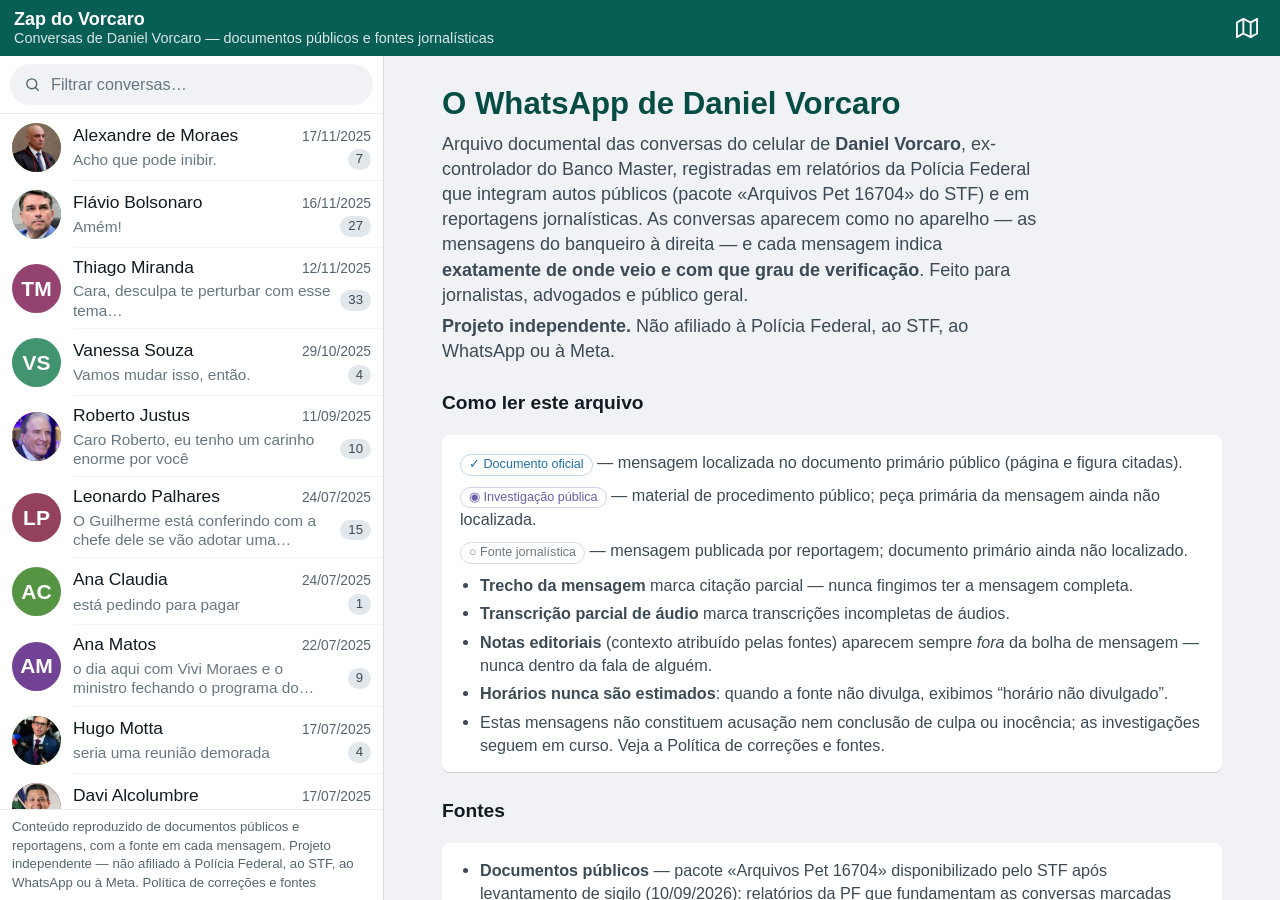
==== commit 38315d81: "ui: página própria #/conexoes com ícone de mapa na barra + lista de conexões Botão com ícone de mapa" ====
--- a/index.html
+++ b/index.html
@@ -17,11 +17,11 @@
 
   <link rel="icon" href="public/favicon.svg" type="image/svg+xml">
   <link rel="stylesheet" href="css/reset.css?v=2">
-  <link rel="stylesheet" href="css/theme.css?v=2">
-  <link rel="stylesheet" href="css/layout.css?v=4">
-  <link rel="stylesheet" href="css/components.css?v=4">
+  <link rel="stylesheet" href="css/theme.css?v=3">
+  <link rel="stylesheet" href="css/layout.css?v=5">
+  <link rel="stylesheet" href="css/components.css?v=5">
   <link rel="stylesheet" href="css/docpanel.css?v=1">
-  <script type="module" src="js/main.js"></script>
+  <script type="module" src="js/main.js?v=2"></script>
 </head>
 <body>
   <a class="skip-link" href="#view">Pular para o conteúdo</a>
@@ -39,6 +39,10 @@
     <a class="brand" href="#/">
       <strong>Zap do Vorcaro</strong>
       <span>Conversas de Daniel Vorcaro — documentos públicos e fontes jornalísticas</span>
+    </a>
+    <a class="icon-btn topbar-action" id="btn-network" href="#/conexoes"
+       title="Mapa de conexões" aria-label="Ver o mapa de conexões">
+      <svg viewBox="0 0 24 24" width="22" height="22" fill="none" stroke="currentColor" stroke-width="2" stroke-linecap="round" stroke-linejoin="round" aria-hidden="true"><polygon points="1 6 1 22 8 18 16 22 23 18 23 2 16 6 8 2 1 6"/><line x1="8" y1="2" x2="8" y2="18"/><line x1="16" y1="6" x2="16" y2="22"/></svg>
     </a>
   </header>
 
--- a/css/theme.css
+++ b/css/theme.css
@@ -35,7 +35,7 @@
   --shadow-bubble: 0 1px 0.5px rgba(11, 20, 26, 0.13);
   --shadow-pop: 0 6px 18px rgba(11, 20, 26, 0.18);
   --topbar-h: 56px;
-  --sidebar-w: 360px;
+  --sidebar-w: clamp(380px, 30vw, 460px);
 
   --font: -apple-system, BlinkMacSystemFont, "Segoe UI", Roboto, Helvetica,
     Arial, sans-serif, "Apple Color Emoji", "Segoe UI Emoji", "Noto Color Emoji";
--- a/css/layout.css
+++ b/css/layout.css
@@ -56,6 +56,14 @@
 }
 
 .icon-btn:hover { background: rgba(0, 0, 0, 0.08); }
+
+.topbar-action {
+  margin-left: auto;
+}
+
+.topbar-action.active {
+  background: rgba(255, 255, 255, 0.18);
+}
 .topbar .icon-btn:hover { background: rgba(255, 255, 255, 0.14); }
 
 /* ---------- Shell ---------- */
--- a/css/components.css
+++ b/css/components.css
@@ -1436,39 +1436,93 @@
   margin: 8px 2px 0;
 }
 
-/* ============ Mobile: textos quebram em 2 linhas em vez de cortar com … ============ */
-@media (max-width: 767px) {
-  .chat-item-title,
-  .chat-item-preview,
-  .chat-item-sub {
-    white-space: normal;
-    display: -webkit-box;
-    -webkit-line-clamp: 2;
-    -webkit-box-orient: vertical;
-    overflow: hidden;
-    line-height: 1.25;
-    hyphens: auto;
-  }
-
-  .chat-item-top { align-items: flex-start; }
-  .chat-item-date { margin-top: 2px; }
-
-  .chat-title h2,
-  .chat-title p {
-    white-space: normal;
-    display: -webkit-box;
-    -webkit-line-clamp: 2;
-    -webkit-box-orient: vertical;
-    overflow: hidden;
-    line-height: 1.22;
-  }
-
-  .quote span {
-    white-space: normal;
-    display: -webkit-box;
-    -webkit-line-clamp: 2;
-    -webkit-box-orient: vertical;
-    overflow: hidden;
-    line-height: 1.25;
-  }
-}
+/* ============ Nomes e prévias quebram em 2 linhas (todas as larguras) ============ */
+.chat-item-title,
+.chat-item-preview,
+.chat-item-sub {
+  white-space: normal;
+  display: -webkit-box;
+  -webkit-line-clamp: 2;
+  -webkit-box-orient: vertical;
+  overflow: hidden;
+  line-height: 1.25;
+  hyphens: auto;
+}
+
+.chat-item-top { align-items: flex-start; }
+.chat-item-date { margin-top: 2px; }
+
+.chat-title h2,
+.chat-title p {
+  white-space: normal;
+  display: -webkit-box;
+  -webkit-line-clamp: 2;
+  -webkit-box-orient: vertical;
+  overflow: hidden;
+  line-height: 1.22;
+}
+
+.quote span {
+  white-space: normal;
+  display: -webkit-box;
+  -webkit-line-clamp: 2;
+  -webkit-box-orient: vertical;
+  overflow: hidden;
+  line-height: 1.25;
+}
+
+/* ============ Página do mapa de conexões (#/conexoes) ============ */
+.network-page .network-wrap {
+  margin: 18px 0 26px;
+}
+
+.network-page .network-svg {
+  min-width: 760px;
+}
+
+.netpage-list {
+  list-style: none;
+  padding: 0;
+  display: grid;
+  gap: 14px;
+  margin: 18px 0 30px;
+}
+
+.netpage-item {
+  background: var(--panel, #fff);
+  border: 1px solid var(--line, #E4E9EC);
+  border-radius: var(--radius, 12px);
+  padding: 12px 14px;
+}
+
+.netpage-head {
+  display: flex;
+  align-items: center;
+  justify-content: space-between;
+  gap: 10px;
+}
+
+.netpage-arrow { color: var(--ink-muted, #667781); margin: 0 2px; }
+
+.netpage-thread {
+  font-size: 13.2px;
+  color: var(--ink-3, #8696A0);
+  margin-top: 3px;
+}
+
+.netpage-evs { margin-top: 4px; }
+
+.netpage-sep {
+  font-size: 13px;
+  font-weight: 600;
+  text-transform: uppercase;
+  letter-spacing: 0.06em;
+  color: var(--ink-3, #8696A0);
+  margin-top: 10px;
+  list-style: none;
+}
+
+/* página do mapa usa a tela inteira (grafo maior) */
+.network-page {
+  max-width: 1160px;
+}
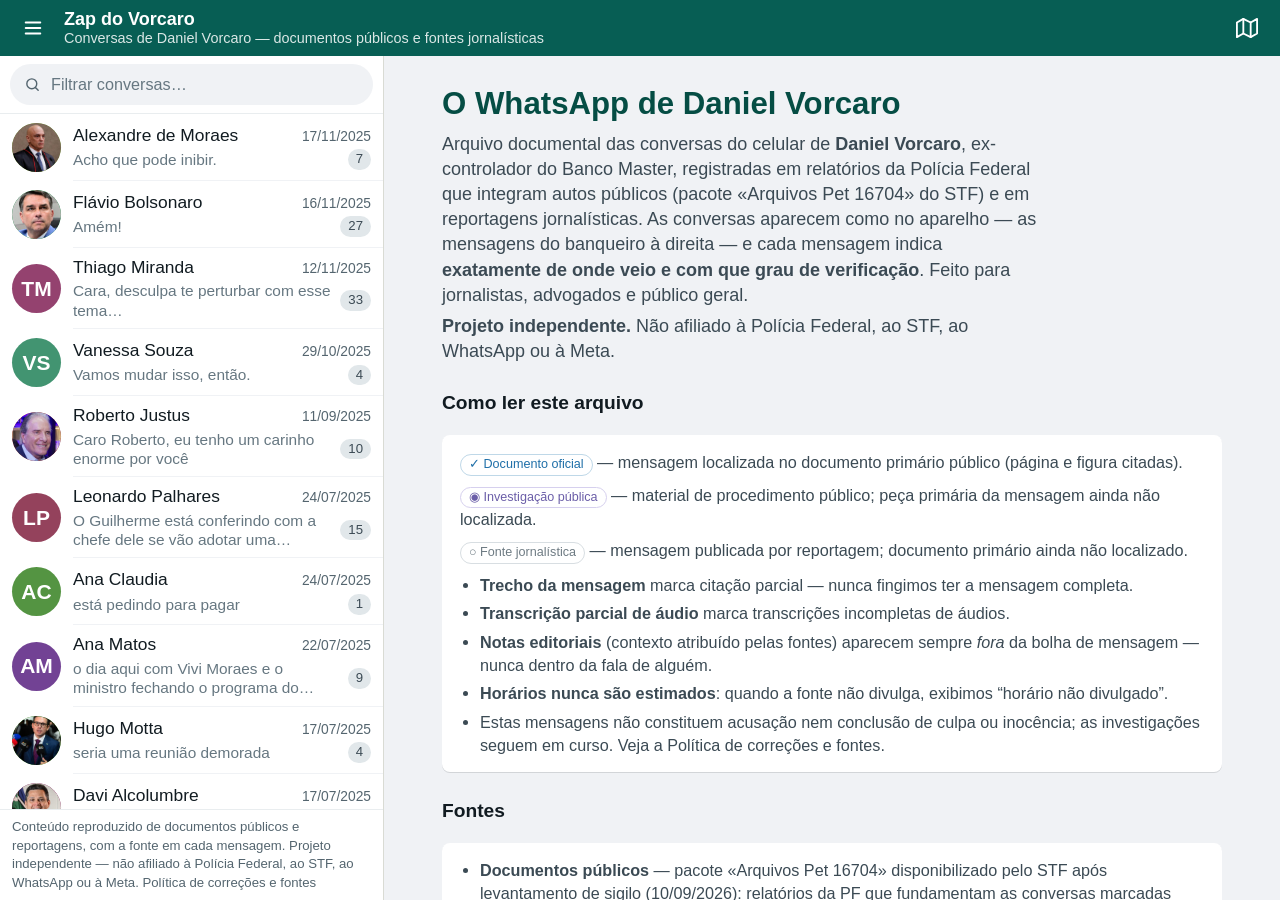
==== commit 8db57414: "ui: dentro de conversa a lista esconde e o hamburger abre gaveta Ao entrar em #/thread/... o corpo r" ====
--- a/index.html
+++ b/index.html
@@ -36,6 +36,9 @@
   </noscript>
 
   <header class="topbar">
+    <button type="button" class="icon-btn" id="btn-menu" aria-label="Ver lista de conversas" aria-controls="sidebar" hidden>
+      <svg viewBox="0 0 24 24" width="22" height="22" fill="none" stroke="currentColor" stroke-width="2" stroke-linecap="round" aria-hidden="true"><path d="M4 6h16"/><path d="M4 12h16"/><path d="M4 18h16"/></svg>
+    </button>
     <a class="brand" href="#/">
       <strong>Zap do Vorcaro</strong>
       <span>Conversas de Daniel Vorcaro — documentos públicos e fontes jornalísticas</span>
@@ -58,6 +61,8 @@
         <a href="#/policy">Política de correções e fontes</a>
       </footer>
     </aside>
+
+    <div class="scrim" id="scrim" aria-hidden="true"></div>
 
     <main class="view" id="view" tabindex="-1" aria-live="polite"></main>
   </div>
--- a/css/layout.css
+++ b/css/layout.css
@@ -153,6 +153,48 @@
   }
 }
 
+.scrim {
+  display: none;
+}
+
+/* ---------- Modo conversa: lista esconde, hamburger abre gaveta ----------
+   body.thread-mode é ligado pelo router ao entrar em #/thread/...; em
+   qualquer largura de tela a lista vira um drawer sobre o conteúdo. */
+body.thread-mode .sidebar {
+  position: absolute;
+  inset: 0 auto 0 0;
+  width: min(86vw, 420px);
+  transform: translateX(-102%);
+  transition: transform 200ms ease;
+  box-shadow: none;
+  z-index: 25;
+}
+
+body.thread-mode .sidebar.open {
+  transform: translateX(0);
+  box-shadow: var(--shadow-pop);
+}
+
+body.thread-mode #btn-menu {
+  display: inline-flex !important;
+}
+
+body.thread-mode .scrim {
+  display: block;
+  position: absolute;
+  inset: 0;
+  background: rgba(11, 20, 26, 0.45);
+  z-index: 20;
+  opacity: 0;
+  pointer-events: none;
+  transition: opacity 200ms ease;
+}
+
+body.thread-mode .scrim.visible {
+  opacity: 1;
+  pointer-events: auto;
+}
+
 /* celular estreito: subtítulo da marca some em vez de cortar com … */
 @media (max-width: 459px) {
   .brand span { display: none; }
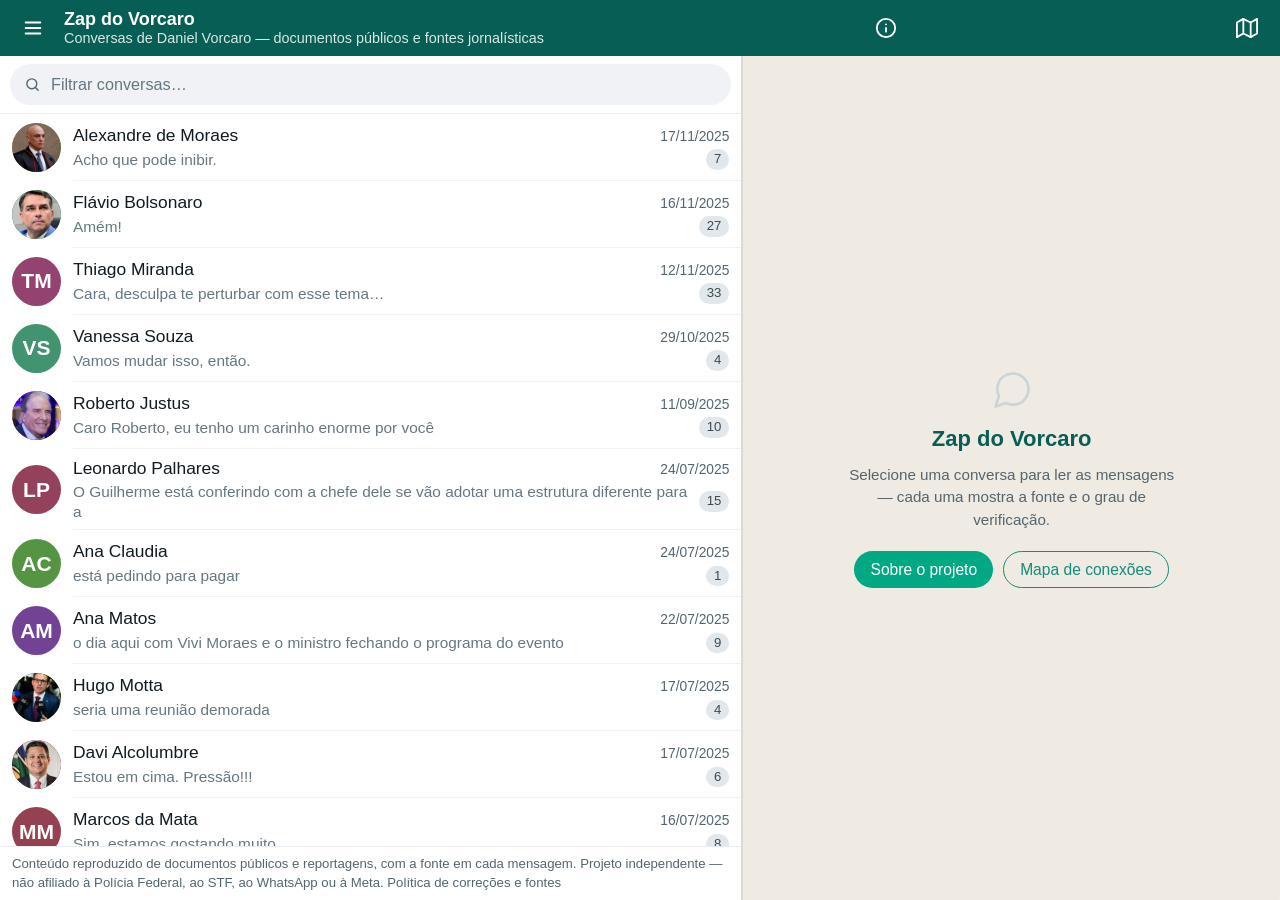
==== commit f9ffb6ce: "ui: home vira a lista (tela cheia no celular) e apresentação ganha página Sobre Novo ícone ⓘ na barr" ====
--- a/index.html
+++ b/index.html
@@ -42,6 +42,10 @@
     <a class="brand" href="#/">
       <strong>Zap do Vorcaro</strong>
       <span>Conversas de Daniel Vorcaro — documentos públicos e fontes jornalísticas</span>
+    </a>
+    <a class="icon-btn topbar-action" id="btn-about" href="#/sobre"
+       title="Sobre o projeto" aria-label="Sobre o projeto">
+      <svg viewBox="0 0 24 24" width="22" height="22" fill="none" stroke="currentColor" stroke-width="2" stroke-linecap="round" stroke-linejoin="round" aria-hidden="true"><circle cx="12" cy="12" r="10"/><line x1="12" y1="16" x2="12" y2="12"/><line x1="12" y1="8" x2="12.01" y2="8"/></svg>
     </a>
     <a class="icon-btn topbar-action" id="btn-network" href="#/conexoes"
        title="Mapa de conexões" aria-label="Ver o mapa de conexões">
--- a/css/layout.css
+++ b/css/layout.css
@@ -155,6 +155,31 @@
 
 .scrim {
   display: none;
+}
+
+/* ---------- Home: lista larga (nomes e prévias sem aperto) ---------- */
+.route-home .sidebar {
+  width: clamp(440px, 58vw, 760px);
+}
+
+/* ---------- Celular: home = lista em tela cheia; páginas = tela cheia p/ conteúdo ---------- */
+@media (max-width: 767px) {
+  .route-home .sidebar {
+    width: 100%;
+    border-right: none;
+  }
+
+  .route-home .view,
+  .route-home .home-empty {
+    display: none;
+  }
+
+  .route-sobre .sidebar,
+  .route-conexoes .sidebar,
+  .route-policy .sidebar,
+  .route-notfound .sidebar {
+    display: none;
+  }
 }
 
 /* ---------- Modo conversa: lista esconde, hamburger abre gaveta ----------
--- a/css/components.css
+++ b/css/components.css
@@ -1526,3 +1526,39 @@
 .network-page {
   max-width: 1160px;
 }
+
+/* ============ Home vazia (lista em destaque) e página Sobre ============ */
+.home-empty {
+  flex: 1;
+  display: flex;
+  flex-direction: column;
+  align-items: center;
+  justify-content: center;
+  gap: 10px;
+  padding: 40px 24px;
+  text-align: center;
+  color: var(--ink-3, #8696A0);
+  border-left: 1px solid var(--line, #E4E9EC);
+}
+
+.home-empty svg { color: #C9D4DA; }
+
+.home-empty h2 {
+  font-size: 22px;
+  color: var(--wa-teal, #075E54);
+  margin-top: 2px;
+}
+
+.home-empty p {
+  max-width: 340px;
+  font-size: 15.2px;
+  line-height: 1.45;
+}
+
+.home-empty-actions {
+  display: flex;
+  gap: 10px;
+  margin-top: 10px;
+  flex-wrap: wrap;
+  justify-content: center;
+}
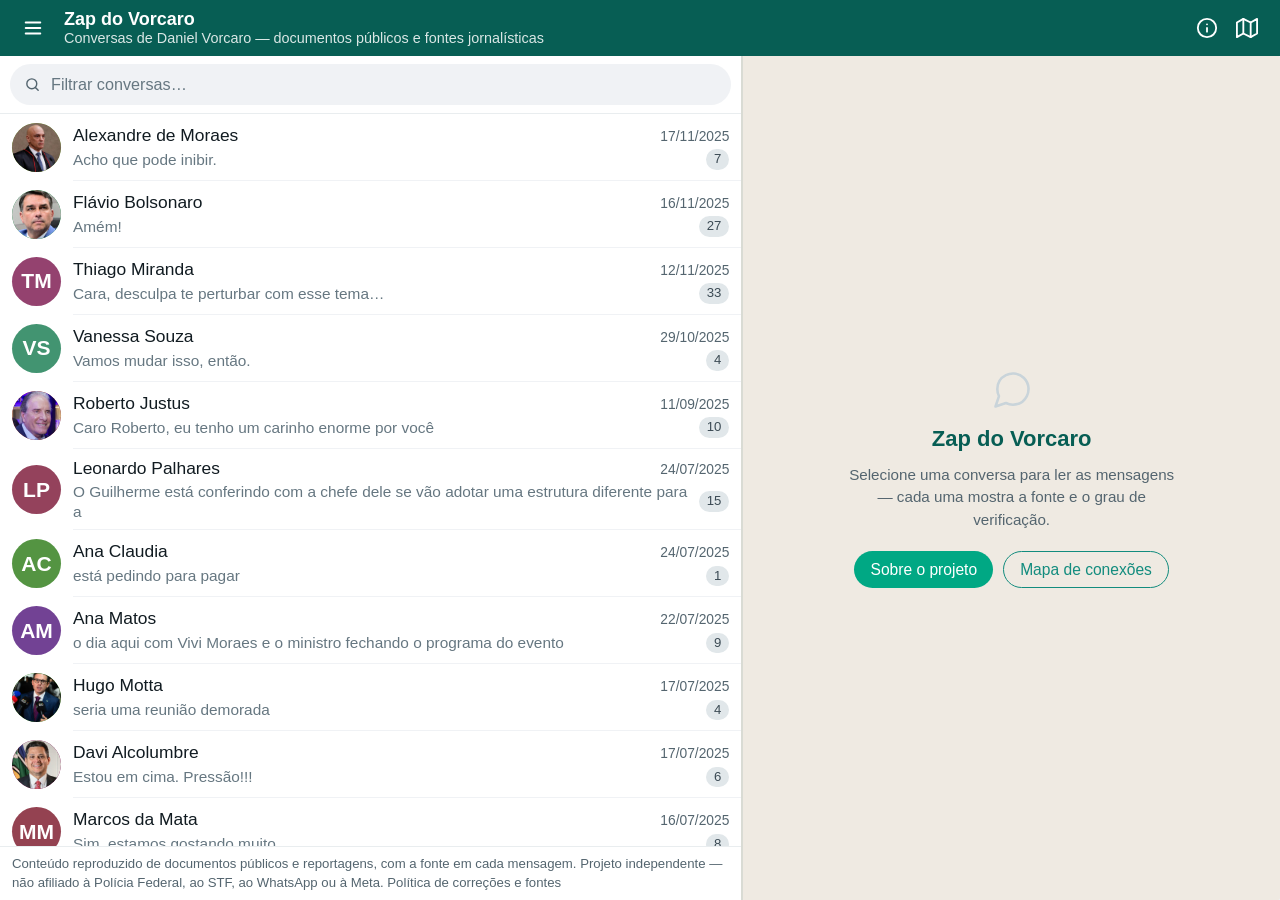
==== commit 63c94fe3: "ui: botões ⓘ e mapa agrupados no canto direito da barra O margin-left:auto em cada botão dividia o e" ====
--- a/index.html
+++ b/index.html
@@ -43,6 +43,7 @@
       <strong>Zap do Vorcaro</strong>
       <span>Conversas de Daniel Vorcaro — documentos públicos e fontes jornalísticas</span>
     </a>
+    <div class="topbar-actions">
     <a class="icon-btn topbar-action" id="btn-about" href="#/sobre"
        title="Sobre o projeto" aria-label="Sobre o projeto">
       <svg viewBox="0 0 24 24" width="22" height="22" fill="none" stroke="currentColor" stroke-width="2" stroke-linecap="round" stroke-linejoin="round" aria-hidden="true"><circle cx="12" cy="12" r="10"/><line x1="12" y1="16" x2="12" y2="12"/><line x1="12" y1="8" x2="12.01" y2="8"/></svg>
@@ -51,6 +52,7 @@
        title="Mapa de conexões" aria-label="Ver o mapa de conexões">
       <svg viewBox="0 0 24 24" width="22" height="22" fill="none" stroke="currentColor" stroke-width="2" stroke-linecap="round" stroke-linejoin="round" aria-hidden="true"><polygon points="1 6 1 22 8 18 16 22 23 18 23 2 16 6 8 2 1 6"/><line x1="8" y1="2" x2="8" y2="18"/><line x1="16" y1="6" x2="16" y2="22"/></svg>
     </a>
+    </div>
   </header>
 
   <div class="app">
--- a/css/layout.css
+++ b/css/layout.css
@@ -57,8 +57,11 @@
 
 .icon-btn:hover { background: rgba(0, 0, 0, 0.08); }
 
-.topbar-action {
+.topbar-actions {
   margin-left: auto;
+  display: flex;
+  align-items: center;
+  gap: 2px;
 }
 
 .topbar-action.active {
